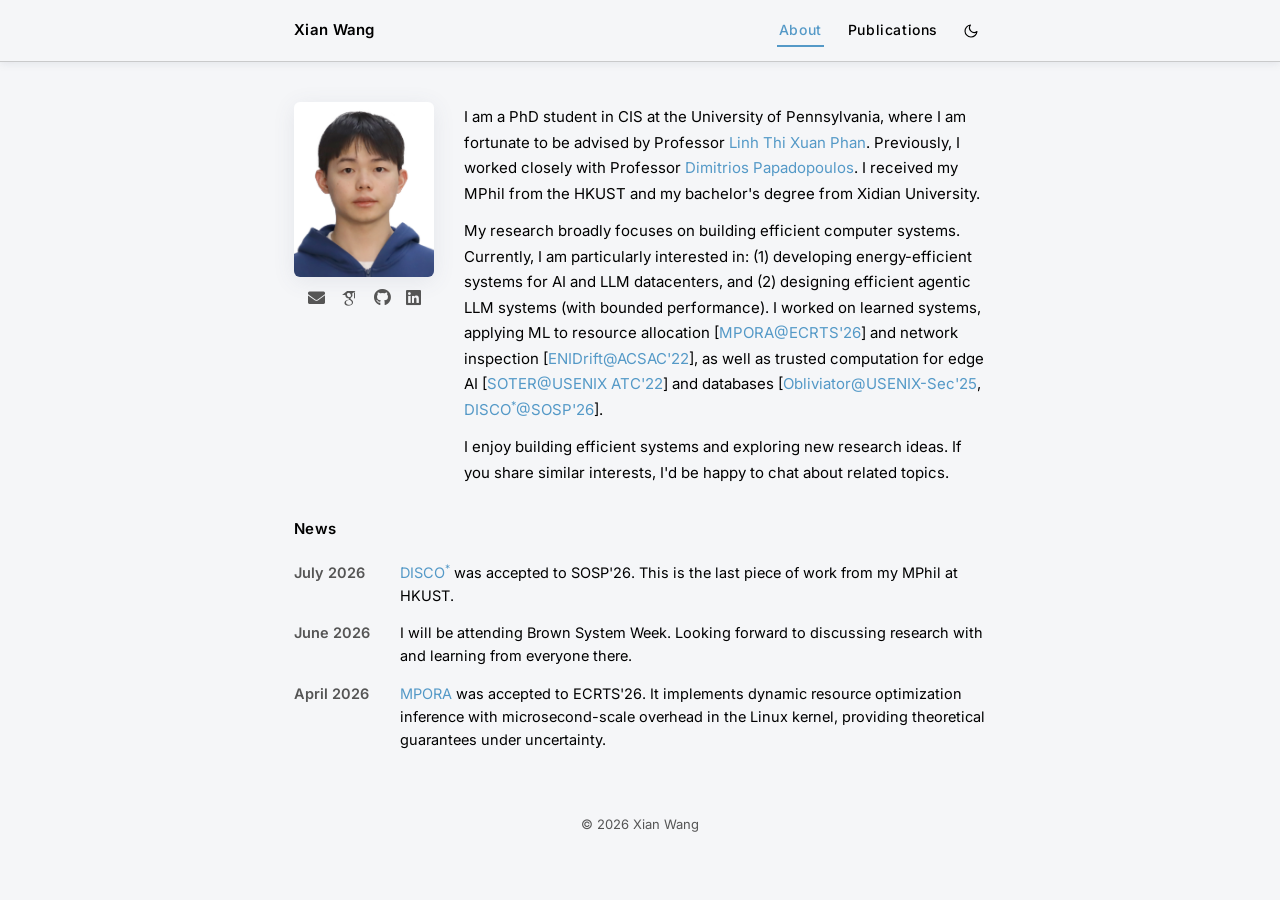
==== index.html @ 72d42cee "Restructure site into About + Publications pages - Split the single-page site into index.html (About" ====
<!DOCTYPE html>
<html lang="en">

<head>
  <meta charset="UTF-8">
  <meta name="viewport" content="width=device-width, initial-scale=1">
  <title>Xian Wang</title>
  <link rel="icon" type="image/png" href="./util/penn.png">

  <link rel="preconnect" href="https://fonts.googleapis.com">
  <link rel="preconnect" href="https://fonts.gstatic.com" crossorigin>
  <link href="https://fonts.googleapis.com/css2?family=Inter:wght@400;500;600;700&display=swap" rel="stylesheet">
  <!-- icon fonts (same libraries al-folio uses): Font Awesome for email/GitHub/LinkedIn,
       Academicons (vendored locally in util/) for Google Scholar -->
  <link rel="stylesheet" href="https://cdn.jsdelivr.net/npm/@fortawesome/fontawesome-free@5.15.4/css/all.min.css" integrity="sha256-mUZM63G8m73Mcidfrv5E+Y61y7a12O5mW4ezU3bxqW4=" crossorigin="anonymous">
  <link rel="stylesheet" href="./util/academicons/css/academicons.min.css">
  <link rel="stylesheet" href="./util/style.css">

  <!-- apply saved theme BEFORE first paint to avoid flash -->
  <script>
    (function () {
      try {
        var saved = localStorage.getItem('theme');
        if (saved === 'dark' || saved === 'light') {
          document.documentElement.setAttribute('data-theme', saved);
        } else if (window.matchMedia && window.matchMedia('(prefers-color-scheme: dark)').matches) {
          document.documentElement.setAttribute('data-theme', 'dark');
        }
      } catch (e) {}
    })();
  </script>
</head>

<body>

  <!-- Top Navigation -->
  <nav class="topnav" aria-label="site">
    <div class="nav-wrap">
      <span class="nav-brand">Xian Wang</span>
      <div class="nav-links">
        <a href="index.html" class="active">About</a>
        <a href="publications.html">Publications</a>
      </div>
      <button class="theme-toggle" type="button" aria-label="Toggle dark mode" title="Toggle dark mode">
        <!-- light mode shows moon (click → dark) -->
        <svg class="icon icon-moon" viewBox="0 0 24 24" fill="none" stroke="currentColor" stroke-width="1.7" stroke-linecap="round" stroke-linejoin="round" aria-hidden="true">
          <path d="M21 12.79A9 9 0 1 1 11.21 3 7 7 0 0 0 21 12.79z"/>
        </svg>
        <!-- dark mode shows sun (click → light) -->
        <svg class="icon icon-sun" viewBox="0 0 24 24" fill="none" stroke="currentColor" stroke-width="1.7" stroke-linecap="round" stroke-linejoin="round" aria-hidden="true">
          <circle cx="12" cy="12" r="4"/>
          <path d="M12 2v2M12 20v2M4.93 4.93l1.41 1.41M17.66 17.66l1.41 1.41M2 12h2M20 12h2M4.93 19.07l1.41-1.41M17.66 6.34l1.41-1.41"/>
        </svg>
      </button>
    </div>
  </nav>

  <!-- Main Content -->
  <main class="content">

      <!-- ===== About ===== -->
      <section id="about" class="section">
        <div class="header">
          <div class="left-col">
            <img class="avatar" src="./util/xian_wang.JPG" alt="Xian Wang">
            <div class="social-icons">
              <a href="mailto:wangxian@seas.upenn.edu" title="Email" aria-label="Email"><i class="fas fa-envelope"></i></a>
              <a href="https://scholar.google.com/citations?user=Mo-JLaEAAAAJ&hl=en&oi=sra" target="_blank" rel="noopener" title="Google Scholar" aria-label="Google Scholar"><i class="ai ai-google-scholar"></i></a>
              <a href="https://github.com/X1anWang" target="_blank" rel="noopener" title="GitHub" aria-label="GitHub"><i class="fab fa-github"></i></a>
              <a href="https://www.linkedin.com/in/x1anwang/" target="_blank" rel="noopener" title="LinkedIn" aria-label="LinkedIn"><i class="fab fa-linkedin"></i></a>
            </div>
          </div>

          <div class="intro">
            <p>
              I am a PhD student in CIS at the University of Pennsylvania, where I am fortunate to be advised by
              Professor <a href="https://www.cis.upenn.edu/~linhphan/">Linh Thi Xuan Phan</a>.
              Previously, I worked closely with Professor <a href="https://www.cse.ust.hk/~dipapado/">Dimitrios Papadopoulos</a>.
              I received my MPhil from the HKUST and my bachelor's degree from Xidian University.
            </p>
            <p>
              My research broadly focuses on building efficient computer systems. Currently, I am particularly
              interested in: (1) developing energy-efficient systems for AI and LLM datacenters, and
              (2) designing efficient agentic LLM systems (with bounded performance). I worked on learned systems,
              applying ML to resource allocation
              [<a href="https://drops.dagstuhl.de/entities/document/10.4230/LIPIcs.ECRTS.2026.17" target="_blank" rel="noopener">MPORA@ECRTS'26</a>]
              and network inspection
              [<a href="https://dl.acm.org/doi/abs/10.1145/3564625.3567992" target="_blank" rel="noopener">ENIDrift@ACSAC'22</a>],
              as well as trusted computation for edge AI
              [<a href="https://www.usenix.org/conference/atc22/presentation/shen" target="_blank" rel="noopener">SOTER@USENIX ATC'22</a>]
              and databases
              [<a href="https://eprint.iacr.org/2025/183" target="_blank" rel="noopener">Obliviator@USENIX-Sec'25</a>,
              <!-- placeholder link: swap for the real DISCO* paper URL when it is out -->
              <a href="https://x1anwang.github.io/" target="_blank" rel="noopener">DISCO<sup>*</sup>@SOSP'26</a>].
            </p>
            <p>
              I enjoy building efficient systems and exploring new research ideas. If you share similar interests,
              I'd be happy to chat about related topics.
            </p>
          </div>
        </div>
      </section>

      <!-- ===== News ===== -->
      <section id="news" class="section">
        <h2 class="section-heading">News</h2>

        <ul class="news-list">
          <li>
            <span class="news-date">July 2026</span>
            <span>
              <!-- placeholder link: swap for the real DISCO* paper URL when it is out -->
              <a href="https://x1anwang.github.io/" target="_blank" rel="noopener">DISCO<sup>*</sup></a>
              was accepted to SOSP'26. This is the last piece of work from my MPhil at HKUST.
            </span>
          </li>
          <li>
            <span class="news-date">June 2026</span>
            <span>
              I will be attending Brown System Week. Looking forward to discussing research with and
              learning from everyone there.
            </span>
          </li>
          <li>
            <span class="news-date">April 2026</span>
            <span>
              <a href="https://drops.dagstuhl.de/entities/document/10.4230/LIPIcs.ECRTS.2026.17" target="_blank" rel="noopener">MPORA</a>
              was accepted to ECRTS'26. It implements dynamic resource optimization inference with
              microsecond-scale overhead in the Linux kernel, providing theoretical guarantees under
              uncertainty.
            </span>
          </li>
        </ul>
      </section>

      <!-- ===== Visit Tracker (counts only, map hidden) =====
           Loading the image is what registers the visit, so it stays in the page
           but is hidden off-screen. Visits are still viewable at
           https://mapmyvisitors.com/web/1c4w2 -->
      <img class="visit-ping" alt="" aria-hidden="true"
           src="https://mapmyvisitors.com/map.png?cl=080808&w=300&t=tt&d=t1OCjFVLydd9gdCh10xPCoPzbNvDwWJDZuCNPizgK7I&co=f5f6f8&ct=808080">

      <!-- To show the visitor map again, delete the hidden pixel above and
           uncomment this block:

      <hr class="footer-divider">
      <div class="visit-tracker">
        <a href="https://mapmyvisitors.com/web/1c4w2" title="Visit tracker" target="_blank" rel="noopener">
          <img id="visit-img"
               alt="Visit tracker"
               data-src-light="https://mapmyvisitors.com/map.png?cl=080808&w=300&t=tt&d=t1OCjFVLydd9gdCh10xPCoPzbNvDwWJDZuCNPizgK7I&co=f5f6f8&ct=808080"
               data-src-dark="https://mapmyvisitors.com/map.png?cl=e8eaee&w=300&t=tt&d=t1OCjFVLydd9gdCh10xPCoPzbNvDwWJDZuCNPizgK7I&co=14161b&ct=e8eaee">
        </a>
      </div>
      -->

  </main>

  <footer class="site-footer">&copy; 2026 Xian Wang</footer>

  <script src="./util/theme.js"></script>

</body>
</html>
---- util/academicons/css/academicons.min.css ----
.ai-ul,.fa-ul{list-style-type:none}.ai-li,.fa-li{top:.14285714em;text-align:center}.ai-fw,.ai-li,.fa-fw,.fa-li{text-align:center}.ai.fa-pull-left,.fa.fa-pull-left{margin-right:.3em}@font-face{font-family:Academicons;src:url(../fonts/academicons.eot?v=1.8.2);src:url(../fonts/academicons.eot?v=1.8.2) format('embedded-opentype'),url(../fonts/academicons.ttf?v=1.8.2) format('truetype'),url(../fonts/academicons.woff?v=1.8.2) format('woff'),url(../fonts/academicons.svg?v=1.8.2#academicons) format('svg');font-weight:400;font-style:normal}.ai{display:inline-block;font:normal normal normal 14px/1 Academicons;font-size:inherit;text-rendering:auto;-webkit-font-smoothing:antialiased;-moz-osx-font-smoothing:grayscale}.ai-lg,.fa-lg{line-height:.75em;vertical-align:-15%}.ai-academia:before{content:"\e800"}.ai-academia-square:before{content:"\e801"}.ai-acclaim:before{content:"\e802"}.ai-acclaim-square:before{content:"\e803"}.ai-acm:before{content:"\e804"}.ai-acm-square:before{content:"\e805"}.ai-ads:before{content:"\e806"}.ai-ads-square:before{content:"\e807"}.ai-arxiv:before{content:"\e808"}.ai-arxiv-square:before{content:"\e809"}.ai-biorxiv:before{content:"\e810"}.ai-biorxiv-square:before{content:"\e811"}.ai-ceur:before{content:"\e812"}.ai-ceur-box:before{content:"\e813"}.ai-courser:before{content:"\e814"}.ai-courser-square:before{content:"\e815"}.ai-dataverse:before{content:"\e816"}.ai-dataverse-box:before{content:"\e817"}.ai-dblp:before{content:"\e818"}.ai-dblp-square:before{content:"\e819"}.ai-depsy:before{content:"\e820"}.ai-depsy-square:before{content:"\e821"}.ai-doi:before{content:"\e822"}.ai-doi-square:before{content:"\e823"}.ai-dryad:before{content:"\e824"}.ai-dryad-square:before{content:"\e825"}.ai-figshare:before{content:"\e826"}.ai-figshare-square:before{content:"\e827"}.ai-google-scholar:before{content:"\e828"}.ai-google-scholar-square:before{content:"\e829"}.ai-ieee:before{content:"\e830"}.ai-ieee-square:before{content:"\e831"}.ai-impactstory:before{content:"\e832"}.ai-impactstory-square:before{content:"\e833"}.ai-inspire:before{content:"\e834"}.ai-inspire-square:before{content:"\e835"}.ai-mendeley:before{content:"\e836"}.ai-mendeley-square:before{content:"\e837"}.ai-open-access:before{content:"\e838"}.ai-open-access-square:before{content:"\e839"}.ai-orcid:before{content:"\e840"}.ai-orcid-square:before{content:"\e841"}.ai-osf:before{content:"\e842"}.ai-osf-square:before{content:"\e843"}.ai-overleaf:before{content:"\e844"}.ai-overleaf-square:before{content:"\e845"}.ai-philpapers:before{content:"\e846"}.ai-philpapers-square:before{content:"\e847"}.ai-piazza:before{content:"\e848"}.ai-piazza-square:before{content:"\e849"}.ai-publons:before{content:"\e850"}.ai-publons-square:before{content:"\e851"}.ai-pubmed:before{content:"\e852"}.ai-pubmed-square:before{content:"\e853"}.ai-researchgate:before{content:"\e854"}.ai-researchgate-square:before{content:"\e855"}.ai-scirate:before{content:"\e856"}.ai-scirate-square:before{content:"\e857"}.ai-springer:before{content:"\e858"}.ai-springer-square:before{content:"\e859"}.ai-zotero:before{content:"\e860"}.ai-zotero-square:before{content:"\e861"}.ai-lg{font-size:1.33333333em}.ai-2x{font-size:2em}.ai-3x{font-size:3em}.ai-4x{font-size:4em}.ai-5x{font-size:5em}.ai-fw{width:1.28571429em}.ai-ul{padding-left:0;margin-left:2.14285714em}.ai-ul>li{position:relative}.ai-li{position:absolute;left:-2.14285714em;width:2.14285714em}.ai-li.fa-lg{left:-1.85714286em}.ai-border{padding:.2em .25em .15em;border:.08em solid #eee;border-radius:.1em}.ai-pull-left{float:left}.ai-pull-right{float:right}.ai.fa-pull-right{margin-left:.3em}.fa-lg{font-size:1.33333333em}.fa-2x{font-size:2em}.fa-3x{font-size:3em}.fa-4x{font-size:4em}.fa-5x{font-size:5em}.fa-fw{width:1.28571429em}.fa-ul{padding-left:0;margin-left:2.14285714em}.fa-ul>li{position:relative}.fa-li{position:absolute;left:-2.14285714em;width:2.14285714em}.fa-li.fa-lg{left:-1.85714286em}.fa-border{padding:.2em .25em .15em;border:.08em solid #eee;border-radius:.1em}.fa-pull-left{float:left}.fa-pull-right{float:right}.fa.fa-pull-right{margin-left:.3em}
---- util/style.css ----
:root {
  --bg: #f5f6f8;        /* very light, barely-there cool grey — page + navbar background */
  --ink: #000000;
  --line: rgba(0, 0, 0, 0.18);
  --muted: #555;
  --link: #5499c7;
  --link-hover: #3e7fa5;
  --max-width: 740px;
  /* subtle blue-grey-leaning-grey glow */
  --glow: 0 4px 22px rgba(75, 90, 115, 0.10);
  --nav-shadow: 0 2px 8px rgba(75, 90, 115, 0.10);
}

/* ---------- Dark mode palette ---------- */
[data-theme="dark"] {
  --bg: #14161b;        /* dark cool-grey page + navbar background */
  --ink: #e8eaee;       /* off-white text */
  --line: rgba(255, 255, 255, 0.14);
  --muted: #9aa0a8;
  --link: #7ebed8;      /* lighter blue for dark bg contrast */
  --link-hover: #a8d4e8;
  --glow: 0 4px 22px rgba(0, 0, 0, 0.45);
  --nav-shadow: 0 2px 10px rgba(0, 0, 0, 0.55);
}

html, body, .topnav, .pub-links a, .theme-toggle {
  transition: background 0.2s ease, color 0.2s ease, border-color 0.2s ease, box-shadow 0.2s ease;
}

* { box-sizing: border-box; }

html {
  scroll-behavior: smooth;
}

html, body {
  margin: 0;
  padding: 0;
  background: var(--bg);
  color: var(--ink);
  font-family: 'Inter', -apple-system, BlinkMacSystemFont, 'Helvetica Neue', sans-serif;
  font-weight: 400;
  font-size: 15px;
  line-height: 1.65;
  -webkit-font-smoothing: antialiased;
  -moz-osx-font-smoothing: grayscale;
}

body {
  padding: 0;
}

a {
  color: var(--ink);
  text-decoration: none;
}

a:hover {
  color: var(--link);
}

/* ---------- Top Navigation Bar (full-width, pinned to viewport top) ---------- */
.topnav {
  position: sticky;
  top: 0;
  z-index: 10;
  width: 100%;
  background: var(--bg);
  border-bottom: 0.5px solid var(--line);
  box-shadow: var(--nav-shadow);
}

.nav-wrap {
  max-width: var(--max-width);
  margin: 0 auto;
  display: flex;
  align-items: center;
  padding: 14px 24px;
  gap: 16px;
}

.nav-brand {
  font-size: 15px;
  font-weight: 600;
  letter-spacing: 0.3px;
  color: var(--ink);
  margin-right: auto;
}

.nav-links {
  display: flex;
  align-items: center;
  gap: 22px;
}

.topnav a {
  color: var(--ink);
  font-size: 14px;
  font-weight: 500;
  letter-spacing: 0.6px;
  padding: 4px 2px;
  border-bottom: 2px solid transparent;
  transition: color 0.15s ease, border-color 0.15s ease;
}

.topnav a:hover {
  color: var(--link);
  border-bottom-color: var(--link);
}

/* current page */
.nav-links a.active {
  color: var(--link);
  border-bottom-color: var(--link);
}

/* ---------- Theme toggle button ---------- */
.theme-toggle {
  flex-shrink: 0;
  width: 30px;
  height: 30px;
  display: flex;
  align-items: center;
  justify-content: center;
  background: transparent;
  border: none;
  border-radius: 6px;
  color: var(--ink);
  cursor: pointer;
  padding: 0;
  transition: color 0.15s ease, background 0.15s ease;
}

.theme-toggle:hover {
  color: var(--link);
  background: rgba(0, 0, 0, 0.04);
}

[data-theme="dark"] .theme-toggle:hover {
  background: rgba(255, 255, 255, 0.06);
}

.theme-toggle .icon {
  width: 16px;
  height: 16px;
  display: block;
}

.theme-toggle .icon-sun { display: none; }
[data-theme="dark"] .theme-toggle .icon-moon { display: none; }
[data-theme="dark"] .theme-toggle .icon-sun { display: block; }

/* ---------- Main Content ---------- */
.content {
  max-width: var(--max-width);
  margin: 0 auto;
  padding: 36px 24px 20px;
}

/* ---------- Section ---------- */
.section {
  padding: 12px 0 12px;
  scroll-margin-top: 70px; /* offset so headings clear the sticky navbar */
}
.section + .section {
  margin-top: 0;
  padding-top: 8px;
}
.section:first-child {
  padding-top: 4px;
}

/* same size/weight as the "Xian Wang" wordmark in the navbar */
.section-heading {
  font-family: 'Inter', sans-serif;
  font-size: 15px;
  font-weight: 600;
  letter-spacing: 0.3px;
  margin: 0 0 12px;
  color: var(--ink);
}

/* ---------- About Section ---------- */
.header {
  display: grid;
  grid-template-columns: 140px 1fr;
  gap: 30px;
  align-items: start;
}

.left-col {
  display: flex;
  flex-direction: column;
  gap: 14px;
  width: 140px;
}

/* portrait rectangle — cover crops the sides, not the top/bottom */
.avatar {
  width: 140px;
  height: 175px;
  object-fit: cover;
  object-position: center;
  display: block;
  border-radius: 6px;
  box-shadow: var(--glow);
}

.intro {
  font-family: 'Inter', sans-serif;
  font-size: 15px;
  line-height: 1.7;
  color: var(--ink);
  padding-top: 2px;
}

.intro p {
  margin: 0 0 12px;
}

.intro a {
  color: var(--link);
}

.intro a:hover {
  color: var(--link-hover);
}

/* ---------- Social icon row (under the photo) ---------- */
.social-icons {
  display: flex;
  justify-content: center;
  align-items: center;
  gap: 16px;
  margin-top: -2px;
}

.social-icons a {
  color: var(--muted);
  font-size: 17px;
  line-height: 1;
  transition: color 0.15s ease;
}

.social-icons a:hover {
  color: var(--link);
}

/* ---------- News ---------- */
.news-list {
  list-style: none;
  padding: 0;
  margin: 0;
}

.news-list li {
  display: grid;
  grid-template-columns: 92px 1fr;
  gap: 14px;
  padding: 7px 0;
  font-size: 14.5px;
  line-height: 1.6;
}

.news-date {
  font-weight: 600;
  color: var(--muted);
  white-space: nowrap;
}

.news-list a {
  color: var(--link);
}

.news-list a:hover {
  color: var(--link-hover);
}

/* DISCO* — asterisk sits high and tight, never mid-line */
sup {
  font-size: 0.72em;
  line-height: 0;
  vertical-align: super;
}

/* ---------- Footer ---------- */
.site-footer {
  max-width: var(--max-width);
  margin: 0 auto;
  padding: 0 24px 28px;
  margin-top: 24px;
  font-size: 13px;
  color: var(--muted);
  text-align: center;
}

/* ---------- Publications ---------- */
.pub-list {
  list-style: none;
  padding: 0;
  margin: 0;
}

.pub {
  margin-bottom: 22px;
  padding-left: 22px;
  position: relative;
  font-family: 'Inter', sans-serif;
  font-size: 14.5px;
  line-height: 1.65;
  color: var(--ink);
}

.pub::before {
  content: "";
  position: absolute;
  left: 6px;
  top: 11px;
  width: 5px;
  height: 5px;
  border-radius: 50%;
  background: var(--ink);
}

.pub-title {
  font-weight: 600;
  color: var(--ink);
  display: block;
  margin-bottom: 3px;
}

.pub-authors u {
  text-decoration: none;
  border-bottom: 0.5px solid var(--ink);
}

.pub-venue {
  font-style: italic;
  color: var(--ink);
}

.pub-links {
  margin-top: 2px;
  font-size: 12px;
  display: flex;
  flex-wrap: wrap;
  gap: 5px;
}

.pub-links a {
  color: var(--ink);
  text-decoration: none;
  padding: 0 6px;
  border: 0.5px solid var(--ink);
  border-radius: 3px;
  line-height: 1.55;
  transition: background 0.15s ease, color 0.15s ease, border-color 0.15s ease;
}

.pub-links a:hover {
  background: var(--ink);
  color: var(--bg);
  border-color: var(--ink);
}

.note {
  font-family: 'Inter', sans-serif;
  font-size: 13px;
  margin: 2px 0 0;
  color: var(--ink);
  font-style: italic;
}

/* ---------- Visit Tracker ---------- */
/* invisible counter pixel: the request to mapmyvisitors is what registers the
   visit, so the image must stay in the DOM and actually load — it just never
   takes up space or shows anything. */
.visit-ping {
  position: absolute;
  left: -9999px;
  width: 1px;
  height: 1px;
  opacity: 0;
  pointer-events: none;
}

.footer-divider {
  border: none;
  border-top: 0.5px solid var(--line);
  width: 100%;
  margin: 36px 0 24px;
}

.visit-tracker {
  display: flex;
  justify-content: center;
  align-items: center;
  padding-bottom: 12px;
}

.visit-tracker img {
  display: block;
  width: 200px;
  max-width: 100%;
  height: auto;
}

/* ---------- Mobile ---------- */
@media (max-width: 640px) {
  .content { padding: 26px 18px 16px; }
  .nav-wrap {
    padding: 12px 14px;
    gap: 10px;
  }
  .nav-links { gap: 14px; }
  .nav-brand { font-size: 14px; }
  .topnav a { font-size: 13px; padding: 4px 2px; }
  .header {
    grid-template-columns: 1fr;
    gap: 20px;
    justify-items: start;
  }
  .left-col { width: 140px; }
  .avatar { width: 140px; height: 175px; }
  .news-list li { grid-template-columns: 1fr; gap: 2px; }
  .site-footer { margin-top: 20px; padding: 0 18px 24px; }
}
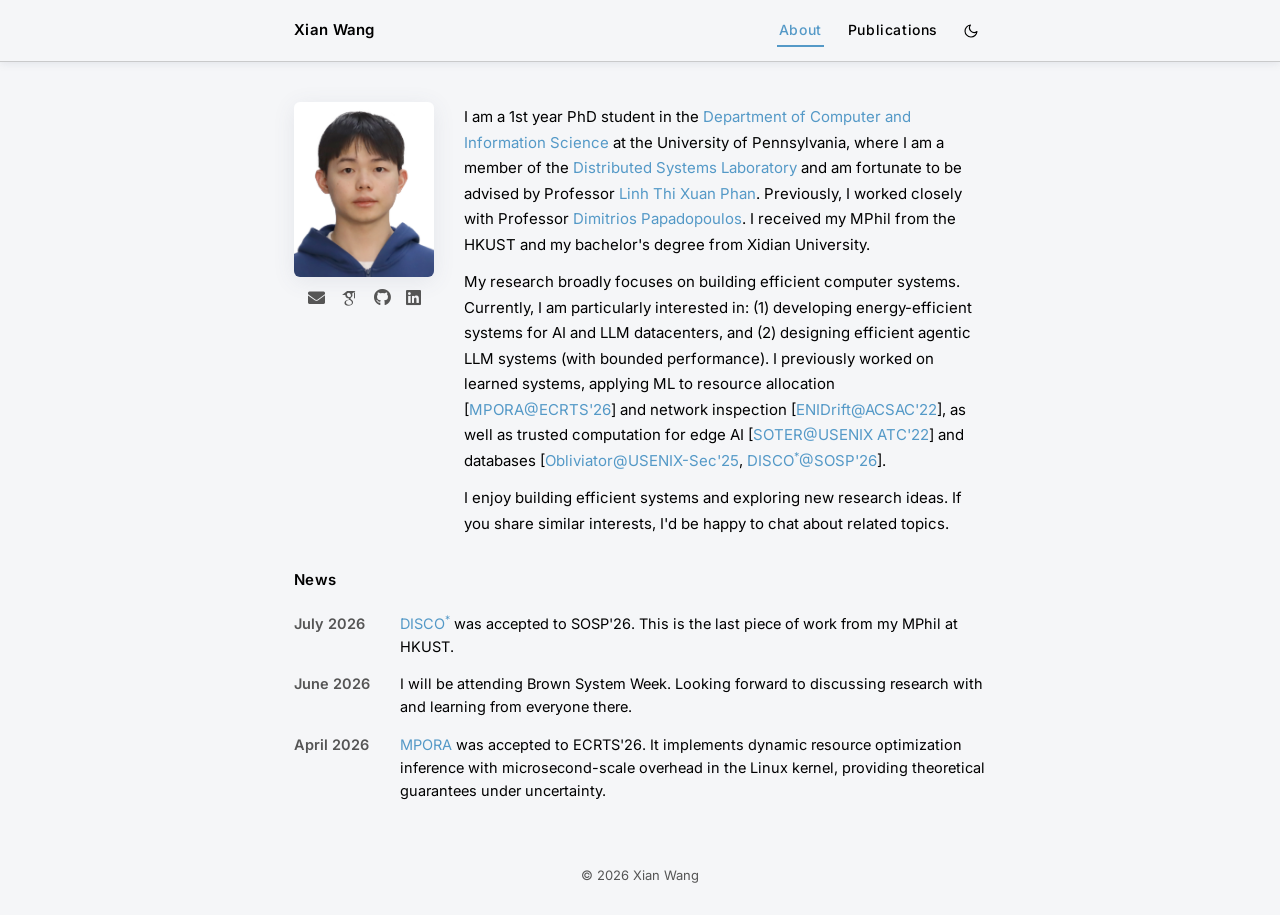
==== commit b7ee0c8f: "Expand About intro with department, lab, and year Co-Authored-By: Claude Opus 5 (1M context) <norepl" ====
--- a/index.html
+++ b/index.html
@@ -73,15 +73,18 @@
 
           <div class="intro">
             <p>
-              I am a PhD student in CIS at the University of Pennsylvania, where I am fortunate to be advised by
-              Professor <a href="https://www.cis.upenn.edu/~linhphan/">Linh Thi Xuan Phan</a>.
+              I am a 1st year PhD student in the
+              <a href="https://www.cis.upenn.edu/" target="_blank" rel="noopener">Department of Computer and Information Science</a>
+              at the University of Pennsylvania, where I am a member of the
+              <a href="https://dsl.cis.upenn.edu/" target="_blank" rel="noopener">Distributed Systems Laboratory</a>
+              and am fortunate to be advised by Professor <a href="https://www.cis.upenn.edu/~linhphan/">Linh Thi Xuan Phan</a>.
               Previously, I worked closely with Professor <a href="https://www.cse.ust.hk/~dipapado/">Dimitrios Papadopoulos</a>.
               I received my MPhil from the HKUST and my bachelor's degree from Xidian University.
             </p>
             <p>
               My research broadly focuses on building efficient computer systems. Currently, I am particularly
               interested in: (1) developing energy-efficient systems for AI and LLM datacenters, and
-              (2) designing efficient agentic LLM systems (with bounded performance). I worked on learned systems,
+              (2) designing efficient agentic LLM systems (with bounded performance). I previously worked on learned systems,
               applying ML to resource allocation
               [<a href="https://drops.dagstuhl.de/entities/document/10.4230/LIPIcs.ECRTS.2026.17" target="_blank" rel="noopener">MPORA@ECRTS'26</a>]
               and network inspection
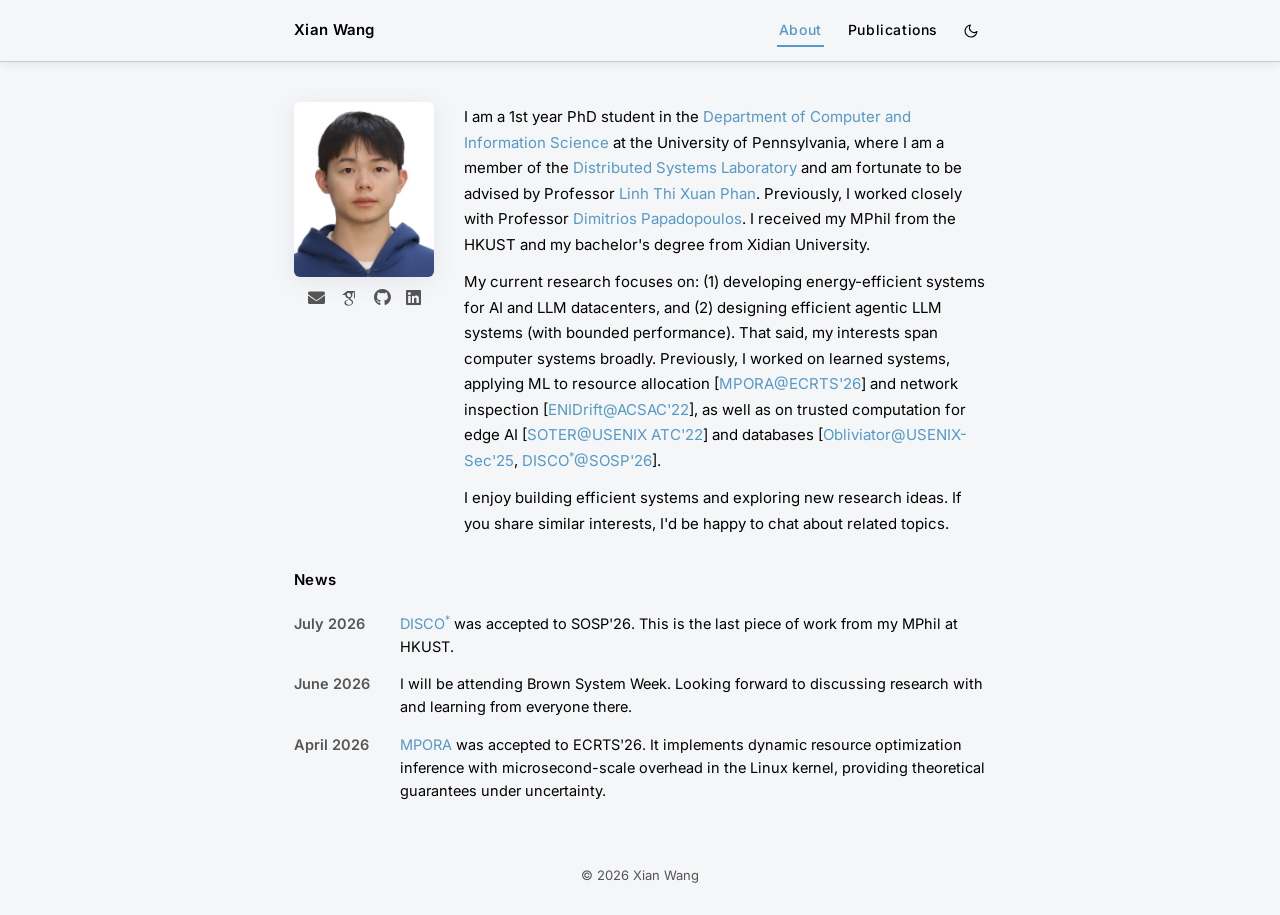
==== commit 93bdac2a: "Rewrite the research paragraph in the About intro Co-Authored-By: Claude Opus 5 (1M context) <norepl" ====
--- a/index.html
+++ b/index.html
@@ -82,14 +82,14 @@
               I received my MPhil from the HKUST and my bachelor's degree from Xidian University.
             </p>
             <p>
-              My research broadly focuses on building efficient computer systems. Currently, I am particularly
-              interested in: (1) developing energy-efficient systems for AI and LLM datacenters, and
-              (2) designing efficient agentic LLM systems (with bounded performance). I previously worked on learned systems,
-              applying ML to resource allocation
+              My current research focuses on: (1) developing energy-efficient systems for AI and LLM
+              datacenters, and (2) designing efficient agentic LLM systems (with bounded performance).
+              That said, my interests span computer systems broadly. Previously, I worked on learned
+              systems, applying ML to resource allocation
               [<a href="https://drops.dagstuhl.de/entities/document/10.4230/LIPIcs.ECRTS.2026.17" target="_blank" rel="noopener">MPORA@ECRTS'26</a>]
               and network inspection
               [<a href="https://dl.acm.org/doi/abs/10.1145/3564625.3567992" target="_blank" rel="noopener">ENIDrift@ACSAC'22</a>],
-              as well as trusted computation for edge AI
+              as well as on trusted computation for edge AI
               [<a href="https://www.usenix.org/conference/atc22/presentation/shen" target="_blank" rel="noopener">SOTER@USENIX ATC'22</a>]
               and databases
               [<a href="https://eprint.iacr.org/2025/183" target="_blank" rel="noopener">Obliviator@USENIX-Sec'25</a>,
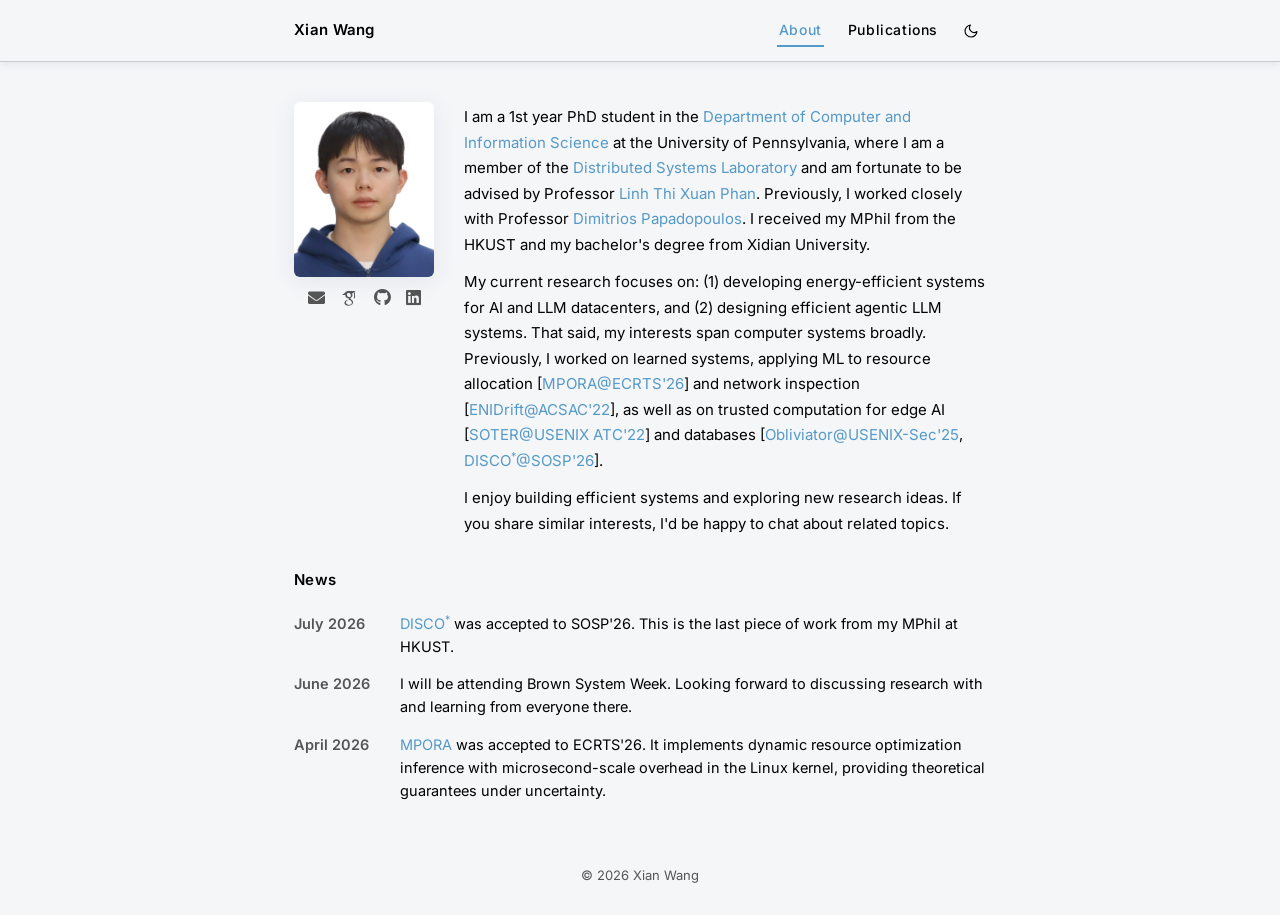
==== commit 3453a7ce: "Drop the "with bounded performance" qualifier Co-Authored-By: Claude Opus 5 (1M context) <noreply@an" ====
--- a/index.html
+++ b/index.html
@@ -83,7 +83,7 @@
             </p>
             <p>
               My current research focuses on: (1) developing energy-efficient systems for AI and LLM
-              datacenters, and (2) designing efficient agentic LLM systems (with bounded performance).
+              datacenters, and (2) designing efficient agentic LLM systems.
               That said, my interests span computer systems broadly. Previously, I worked on learned
               systems, applying ML to resource allocation
               [<a href="https://drops.dagstuhl.de/entities/document/10.4230/LIPIcs.ECRTS.2026.17" target="_blank" rel="noopener">MPORA@ECRTS'26</a>]
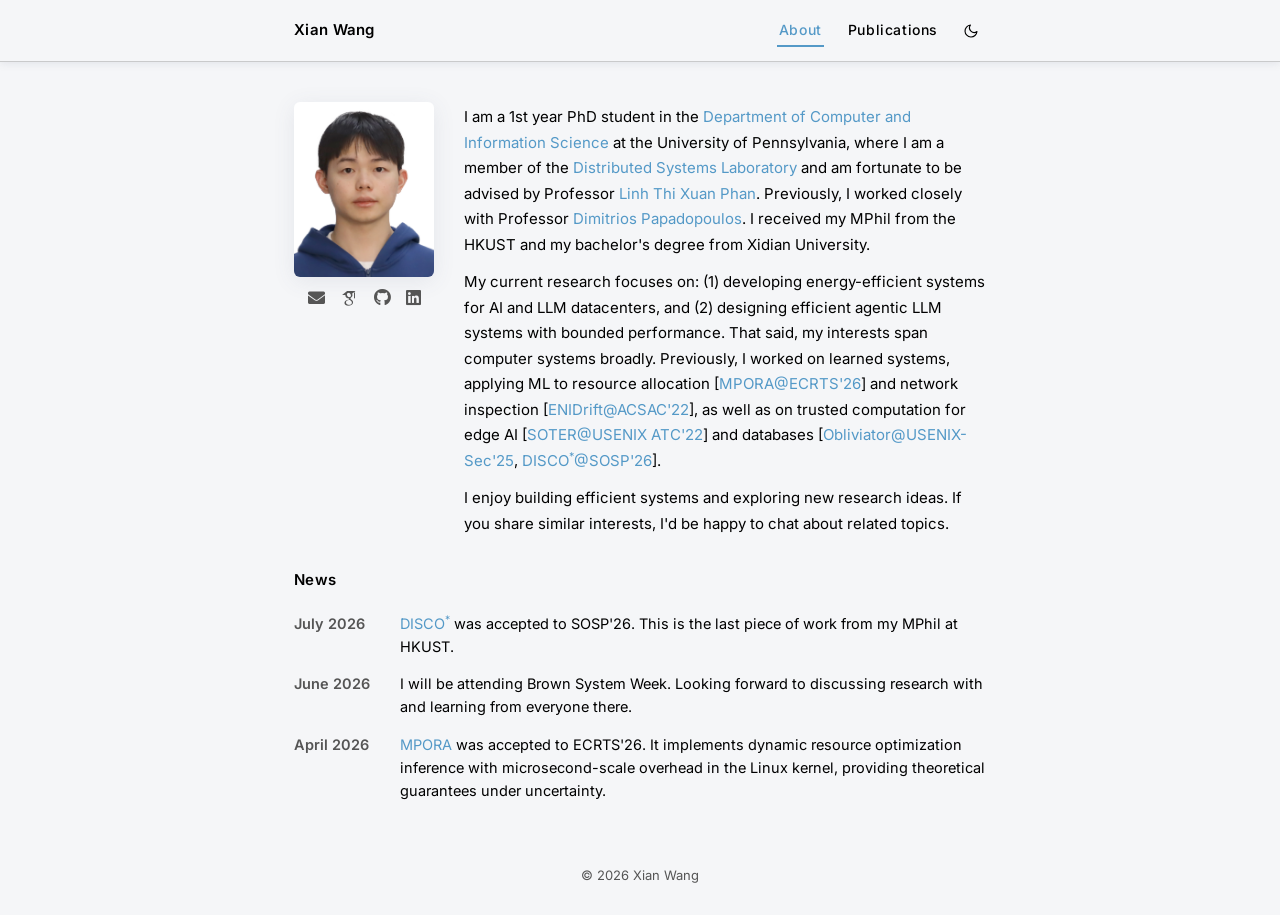
==== commit 4f491969: "Restore "with bounded performance" without parentheses Co-Authored-By: Claude Opus 5 (1M context) <n" ====
--- a/index.html
+++ b/index.html
@@ -83,7 +83,7 @@
             </p>
             <p>
               My current research focuses on: (1) developing energy-efficient systems for AI and LLM
-              datacenters, and (2) designing efficient agentic LLM systems.
+              datacenters, and (2) designing efficient agentic LLM systems with bounded performance.
               That said, my interests span computer systems broadly. Previously, I worked on learned
               systems, applying ML to resource allocation
               [<a href="https://drops.dagstuhl.de/entities/document/10.4230/LIPIcs.ECRTS.2026.17" target="_blank" rel="noopener">MPORA@ECRTS'26</a>]
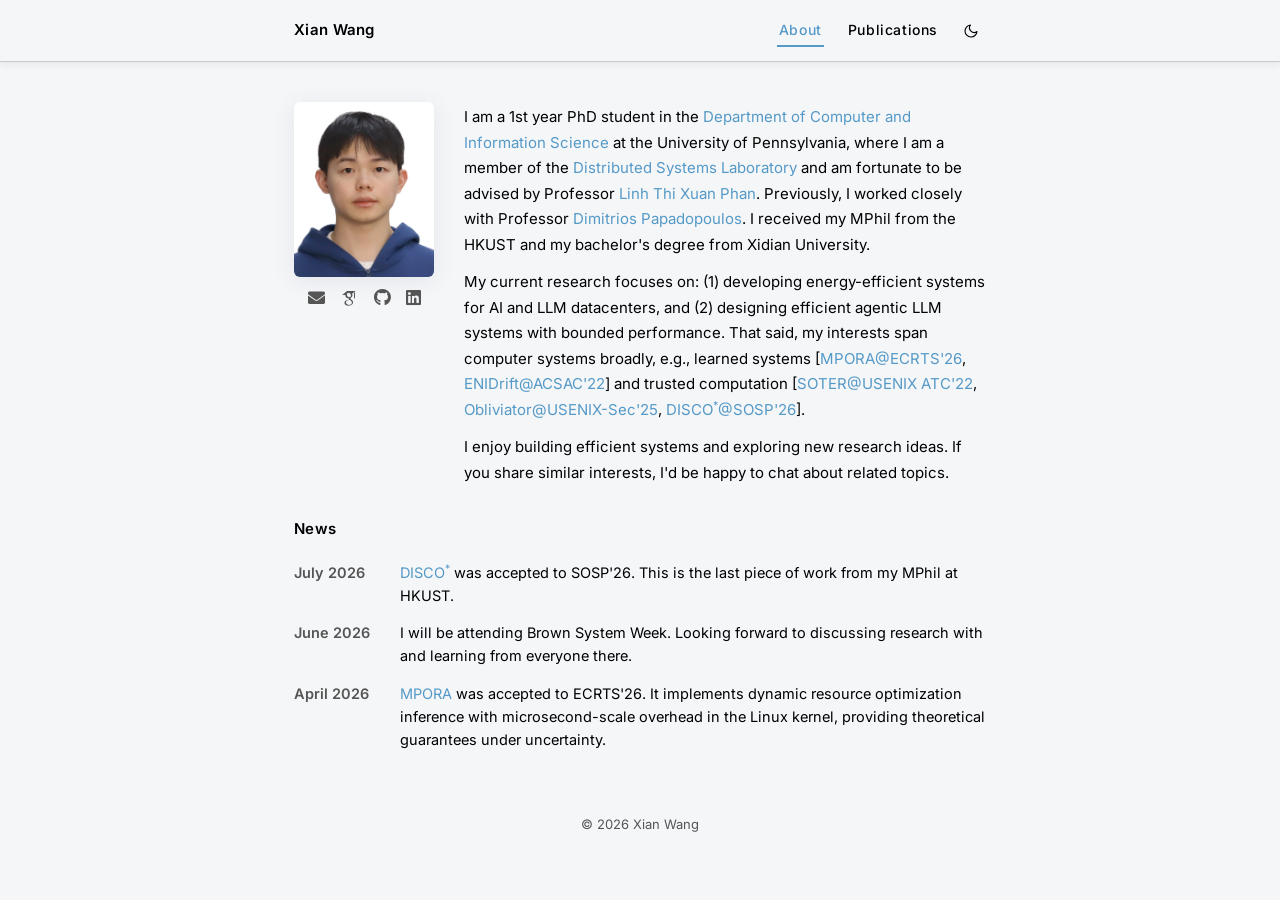
==== commit 3e618fe5: "Condense the research-interests sentence in the About intro Co-Authored-By: Claude Opus 5 (1M contex" ====
--- a/index.html
+++ b/index.html
@@ -84,15 +84,12 @@
             <p>
               My current research focuses on: (1) developing energy-efficient systems for AI and LLM
               datacenters, and (2) designing efficient agentic LLM systems with bounded performance.
-              That said, my interests span computer systems broadly. Previously, I worked on learned
-              systems, applying ML to resource allocation
-              [<a href="https://drops.dagstuhl.de/entities/document/10.4230/LIPIcs.ECRTS.2026.17" target="_blank" rel="noopener">MPORA@ECRTS'26</a>]
-              and network inspection
-              [<a href="https://dl.acm.org/doi/abs/10.1145/3564625.3567992" target="_blank" rel="noopener">ENIDrift@ACSAC'22</a>],
-              as well as on trusted computation for edge AI
-              [<a href="https://www.usenix.org/conference/atc22/presentation/shen" target="_blank" rel="noopener">SOTER@USENIX ATC'22</a>]
-              and databases
-              [<a href="https://eprint.iacr.org/2025/183" target="_blank" rel="noopener">Obliviator@USENIX-Sec'25</a>,
+              That said, my interests span computer systems broadly, e.g., learned systems
+              [<a href="https://drops.dagstuhl.de/entities/document/10.4230/LIPIcs.ECRTS.2026.17" target="_blank" rel="noopener">MPORA@ECRTS'26</a>,
+              <a href="https://dl.acm.org/doi/abs/10.1145/3564625.3567992" target="_blank" rel="noopener">ENIDrift@ACSAC'22</a>]
+              and trusted computation
+              [<a href="https://www.usenix.org/conference/atc22/presentation/shen" target="_blank" rel="noopener">SOTER@USENIX ATC'22</a>,
+              <a href="https://eprint.iacr.org/2025/183" target="_blank" rel="noopener">Obliviator@USENIX-Sec'25</a>,
               <!-- placeholder link: swap for the real DISCO* paper URL when it is out -->
               <a href="https://x1anwang.github.io/" target="_blank" rel="noopener">DISCO<sup>*</sup>@SOSP'26</a>].
             </p>
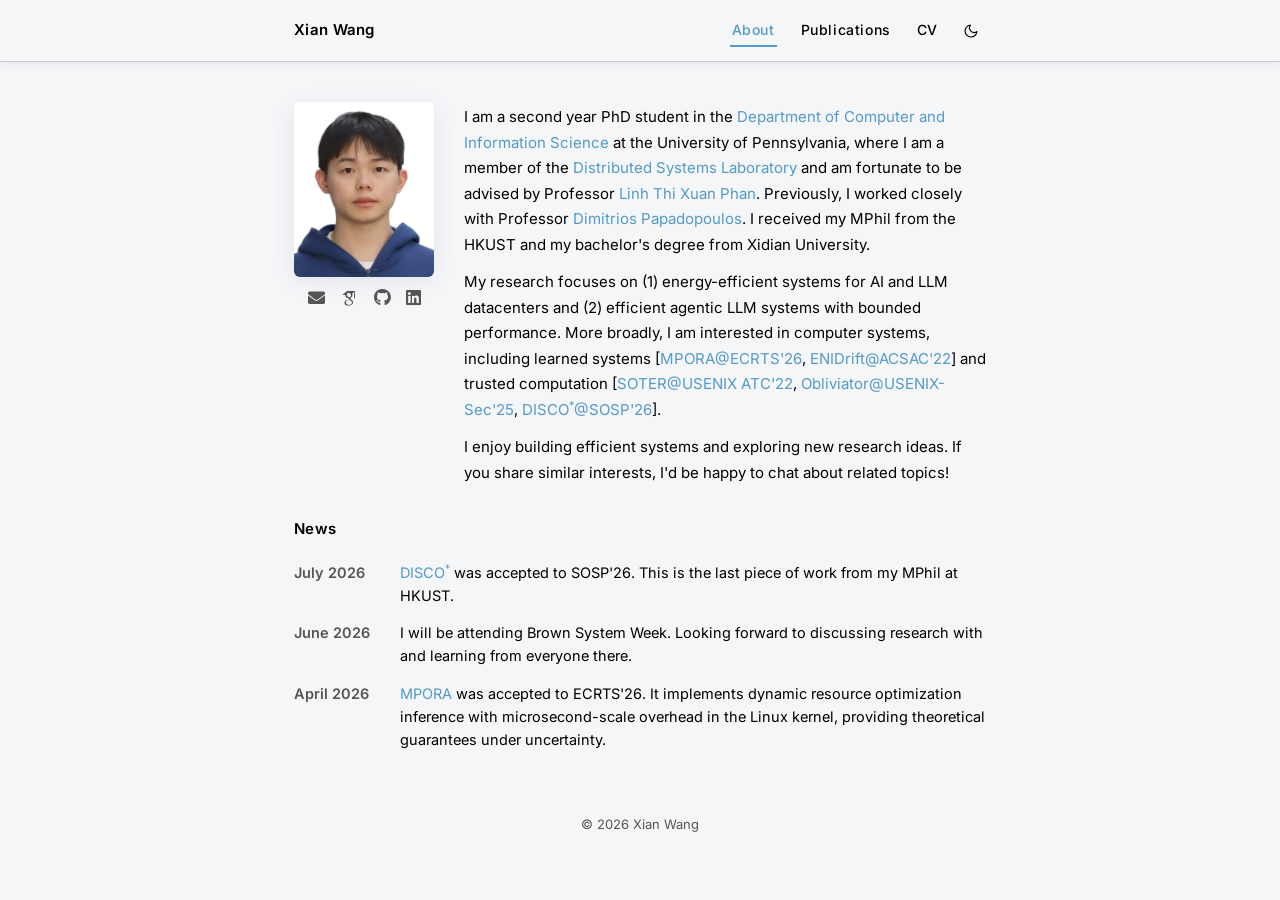
==== commit d084c940: "update" ====
--- a/index.html
+++ b/index.html
@@ -40,6 +40,7 @@
       <div class="nav-links">
         <a href="index.html" class="active">About</a>
         <a href="publications.html">Publications</a>
+        <a href="cv.html">CV</a>
       </div>
       <button class="theme-toggle" type="button" aria-label="Toggle dark mode" title="Toggle dark mode">
         <!-- light mode shows moon (click → dark) -->
@@ -73,7 +74,7 @@
 
           <div class="intro">
             <p>
-              I am a 1st year PhD student in the
+              I am a second year PhD student in the
               <a href="https://www.cis.upenn.edu/" target="_blank" rel="noopener">Department of Computer and Information Science</a>
               at the University of Pennsylvania, where I am a member of the
               <a href="https://dsl.cis.upenn.edu/" target="_blank" rel="noopener">Distributed Systems Laboratory</a>
@@ -82,9 +83,9 @@
               I received my MPhil from the HKUST and my bachelor's degree from Xidian University.
             </p>
             <p>
-              My current research focuses on: (1) developing energy-efficient systems for AI and LLM
-              datacenters, and (2) designing efficient agentic LLM systems with bounded performance.
-              That said, my interests span computer systems broadly, e.g., learned systems
+              My research focuses on (1) energy-efficient systems for AI and LLM datacenters and
+              (2) efficient agentic LLM systems with bounded performance. More broadly, I am interested
+              in computer systems, including learned systems
               [<a href="https://drops.dagstuhl.de/entities/document/10.4230/LIPIcs.ECRTS.2026.17" target="_blank" rel="noopener">MPORA@ECRTS'26</a>,
               <a href="https://dl.acm.org/doi/abs/10.1145/3564625.3567992" target="_blank" rel="noopener">ENIDrift@ACSAC'22</a>]
               and trusted computation
@@ -95,7 +96,7 @@
             </p>
             <p>
               I enjoy building efficient systems and exploring new research ideas. If you share similar interests,
-              I'd be happy to chat about related topics.
+              I'd be happy to chat about related topics!
             </p>
           </div>
         </div>
--- a/util/style.css
+++ b/util/style.css
@@ -404,6 +404,33 @@
   max-width: 100%;
   height: auto;
 }
+
+/* ---------- CV (embedded PDF, same width as .content) ---------- */
+.cv-viewer {
+  width: 100%;
+  height: calc(100vh - 150px);
+  min-height: 480px;
+  border: 0.5px solid var(--line);
+  border-radius: 6px;
+  overflow: hidden;
+  box-shadow: var(--glow);
+}
+
+.cv-viewer iframe {
+  display: block;
+  width: 100%;
+  height: 100%;
+  border: 0;
+}
+
+.cv-fallback {
+  margin: 10px 0 0;
+  font-size: 13px;
+  color: var(--muted);
+  text-align: center;
+}
+
+.cv-fallback a { color: var(--link); }
 
 /* ---------- Mobile ---------- */
 @media (max-width: 640px) {
